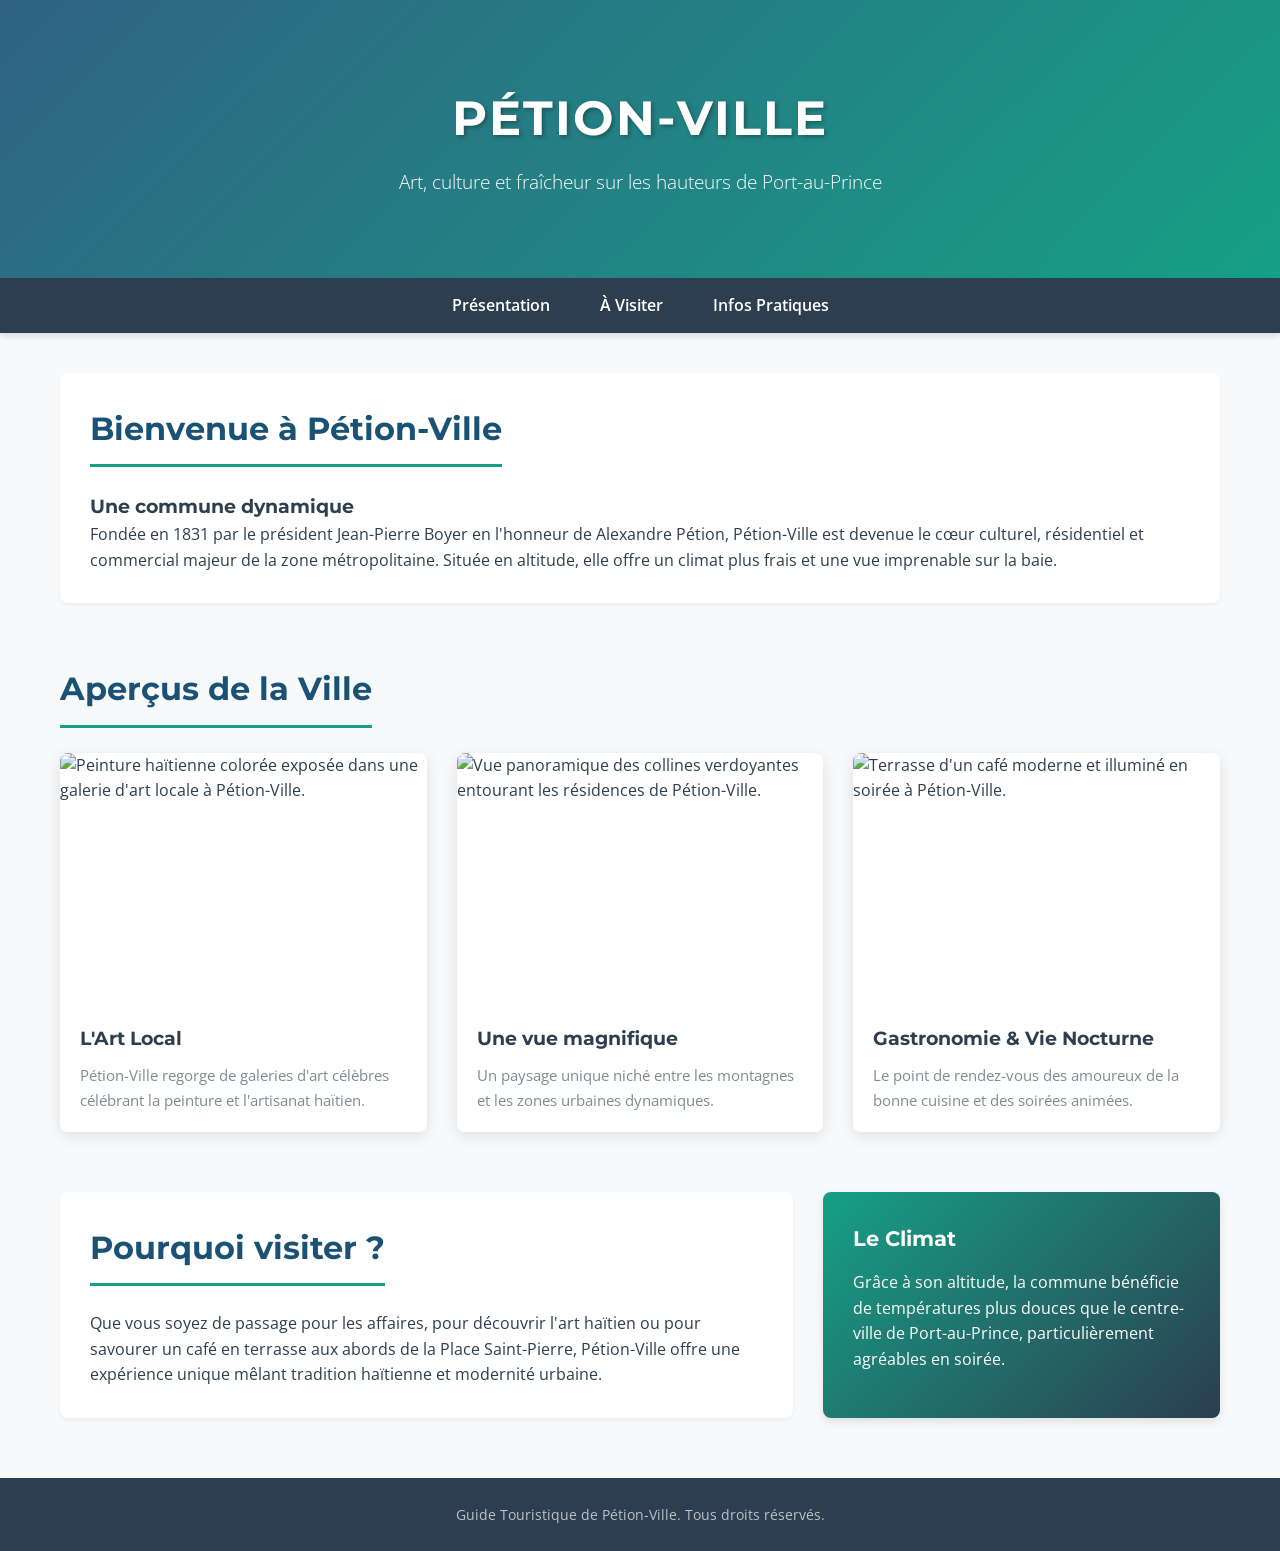
==== index.html @ 4ed33be0 "Ajout du CC mWeb1" ====
<!DOCTYPE html>
<html lang="fr">
<head>
    <meta charset="UTF-8">
    <meta name="viewport" content="width=device-width, initial-scale=1.0">
    <title>Découvrez Pétion-Ville - Perle d'Haïti</title>
    <link rel="stylesheet" href="style.css">
    <link rel="preconnect" href="https://fonts.googleapis.com">
    <link rel="preconnect" href="https://fonts.gstatic.com" crossorigin>
    <link href="https://fonts.googleapis.com/css2?family=Montserrat:wght@400;700&family=Open+Sans:wght@400;600&display=swap" rel="stylesheet">
</head>
<body>

    <header class="main-header">
        <div class="header-container">
            <h1>Pétion-Ville</h1>
            <p>Art, culture et fraîcheur sur les hauteurs de Port-au-Prince</p>
        </div>
    </header>

    <nav class="main-nav">
        <ul>
            <li><a href="#presentation">Présentation</a></li>
            <li><a href="#galerie">À Visiter</a></li>
            <li><a href="#infos">Infos Pratiques</a></li>
        </ul>
    </nav>

    <main>
        <section id="presentation" class="section-intro">
            <h2>Bienvenue à Pétion-Ville</h2>
            <article>
                <h3>Une commune dynamique</h3>
                <p>Fondée en 1831 par le président Jean-Pierre Boyer en l'honneur de Alexandre Pétion, Pétion-Ville est devenue le cœur culturel, résidentiel et commercial majeur de la zone métropolitaine. Située en altitude, elle offre un climat plus frais et une vue imprenable sur la baie.</p>
            </article>
        </section>

        <section id="galerie" class="section-galerie">
            <h2>Aperçus de la Ville</h2>
            <div class="grid-galerie">
                <figure class="carte-galerie">
                    <img src="C:\Users\Brian ANTOINE\Desktop\ht\image\haiti-port-au-prince-petionville-district-baptiste-jonas-artist-and-G1BDKY.jpg" alt="Peinture haïtienne colorée exposée dans une galerie d'art locale à Pétion-Ville.">
                    <figcaption>
                        <h3>L'Art Local</h3>
                        <p>Pétion-Ville regorge de galeries d'art célèbres célébrant la peinture et l'artisanat haïtien.</p>
                    </figcaption>
                </figure>

                <figure class="carte-galerie">
                    <img src="C:\Users\Brian ANTOINE\Desktop\ht\image\vue aerienne.jpeg"  alt="Vue panoramique des collines verdoyantes entourant les résidences de Pétion-Ville.">
                    <figcaption>
                        <h3>Une vue magnifique</h3>
                        <p>Un paysage unique niché entre les montagnes et les zones urbaines dynamiques.</p>
                    </figcaption>
                </figure>

                <figure class="carte-galerie">
                    <img src="C:\Users\Brian ANTOINE\Desktop\ht\image\sahara.jpg" alt="Terrasse d'un café moderne et illuminé en soirée à Pétion-Ville.">
                    <figcaption>
                        <h3>Gastronomie & Vie Nocturne</h3>
                        <p>Le point de rendez-vous des amoureux de la bonne cuisine et des soirées animées.</p>
                    </figcaption>
                </figure>
            </div>
        </section>

        <section id="infos" class="section-infos">
            <div class="infos-layout">
                <article class="content-principal">
                    <h2>Pourquoi visiter ?</h2>
                    <p>Que vous soyez de passage pour les affaires, pour découvrir l'art haïtien ou pour savourer un café en terrasse aux abords de la Place Saint-Pierre, Pétion-Ville offre une expérience unique mêlant tradition haïtienne et modernité urbaine.</p>
                </article>
                
                <aside class="sidebar-meteo">
                    <h3>Le Climat</h3>
                    <p>Grâce à son altitude, la commune bénéficie de températures plus douces que le centre-ville de Port-au-Prince, particulièrement agréables en soirée.</p>
                </aside>
            </div>
        </section>
    </main>

    <footer class="main-footer">
        <p>  Guide Touristique de Pétion-Ville. Tous droits réservés.</p>
    </footer>

</body>
</html>
---- style.css ----
/* ==========================================
   RESET & CONFIGURATION GÉNÉRALE
   ========================================== */
* {
    margin: 0;
    padding: 0;
    box-sizing: border-box;
}

body {
    /* Application de la police Google Font */
    font-family: 'Open Sans', sans-serif;
    background-color: #f7f9fa;
    color: #2c3e50;
    line-height: 1.6;
}

h1, h2, h3 {
    font-family: 'Montserrat', sans-serif;
    font-weight: 700;
}

/* ==========================================
   HEADER (Avec contrainte Dégradé linéaire)
   ========================================== */
.main-header {
    /* Utilisation de la fonction linear-gradient() avec codes hexadécimaux et RGBA */
    background: linear-gradient(135deg, rgba(26, 82, 118, 0.9), #16a085), 
                url('https://images.unsplash.com/photo-1513836279014-a89f7a76ae86?auto=format&fit=crop&w=1200&q=80') no-repeat center/cover;
    color: #ffffff;
    padding: 80px 20px;
    text-align: center;
}

.header-container h1 {
    font-size: 3rem;
    margin-bottom: 10px;
    text-transform: uppercase;
    letter-spacing: 2px;
    text-shadow: 2px 2px 4px rgba(0, 0, 0, 0.3);
}

.header-container p {
    font-size: 1.2rem;
    font-weight: 300;
}

/* ==========================================
   NAVIGATION (Contrainte : Flexbox)
   ========================================== */
.main-nav {
    background-color: #2c3e50;
    position: sticky;
    top: 0;
    z-index: 100;
    box-shadow: 0 4px 6px rgba(0, 0, 0, 0.1);
}

.main-nav ul {
    display: flex; /* Utilisation de Flexbox */
    justify-content: center;
    list-style: none;
}

.main-nav a {
    display: block;
    color: #ffffff;
    text-decoration: none;
    padding: 15px 25px;
    font-weight: 600;
    transition: background-color 0.3s ease;
}

.main-nav a:hover {
    background-color: #16a085;
}

/* ==========================================
   STRUCTURE DU CONTENU & SECTIONS
   ========================================== */
main {
    max-width: 1200px;
    margin: 40px auto; /* Centrage et espacement externe */
    padding: 0 20px;   /* Espacement interne pour les petits écrans */
}

section {
    margin-bottom: 60px;
}

section h2 {
    font-size: 2rem;
    color: #1a5276;
    margin-bottom: 25px;
    border-bottom: 3px solid #16a085;
    padding-bottom: 10px;
    display: inline-block;
}

/* Section Intro */
.section-intro {
    background-color: #ffffff;
    padding: 30px;
    border-radius: 8px;
    box-shadow: 0 2px 4px rgba(0,0,0,0.05);
}

/* ==========================================
   GALERIE D'IMAGES (Contrainte : Grid Layout)
   ========================================== */
.grid-galerie {
    display: grid; /* Utilisation de Grid Layout */
    grid-template-columns: repeat(auto-fit, minmax(300px, 1fr));
    gap: 30px; /* Espacement entre les éléments de la grille */
}

.carte-galerie {
    background-color: #ffffff;
    border-radius: 8px;
    overflow: hidden;
    box-shadow: 0 4px 15px rgba(0, 0, 0, 0.1);
    transition: transform 0.3s ease;
}

.carte-galerie:hover {
    transform: translateY(-5px);
}

.carte-galerie img {
    width: 100%;
    height: 250px;
    object-fit: cover; /* Évite de déformer les images */
    display: block;
}

.carte-galerie figcaption {
    padding: 20px;
}

.carte-galerie figcaption h3 {
    font-size: 1.2rem;
    color: #2c3e50;
    margin-bottom: 10px;
}

.carte-galerie figcaption p {
    font-size: 0.95rem;
    color: #7f8c8d;
}

/* ==========================================
   SECTION INFOS & SIDEBAR (Contrainte : Flexbox)
   ========================================== */
.infos-layout {
    display: flex; /* Utilisation de Flexbox pour aligner le contenu et l'aside */
    flex-wrap: wrap;
    gap: 30px;
}

.content-principal {
    flex: 2;
    min-width: 300px;
    background-color: #ffffff;
    padding: 30px;
    border-radius: 8px;
    box-shadow: 0 2px 4px rgba(0,0,0,0.05);
}

.sidebar-meteo {
    flex: 1;
    min-width: 250px;
    background: linear-gradient(135deg, #16a085, #2c3e50); /* Deuxième dégradé */
    color: #ffffff;
    padding: 30px;
    border-radius: 8px;
    box-shadow: 0 4px 10px rgba(0, 0, 0, 0.1);
}

.sidebar-meteo h3 {
    margin-bottom: 15px;
    font-size: 1.3rem;
}

/* ==========================================
   FOOTER
   ========================================== */
.main-footer {
    background-color: #2c3e50;
    color: #bdc3c7;
    text-align: center;
    padding: 25px 20px;
    margin-top: 60px;
    font-size: 0.9rem;
}
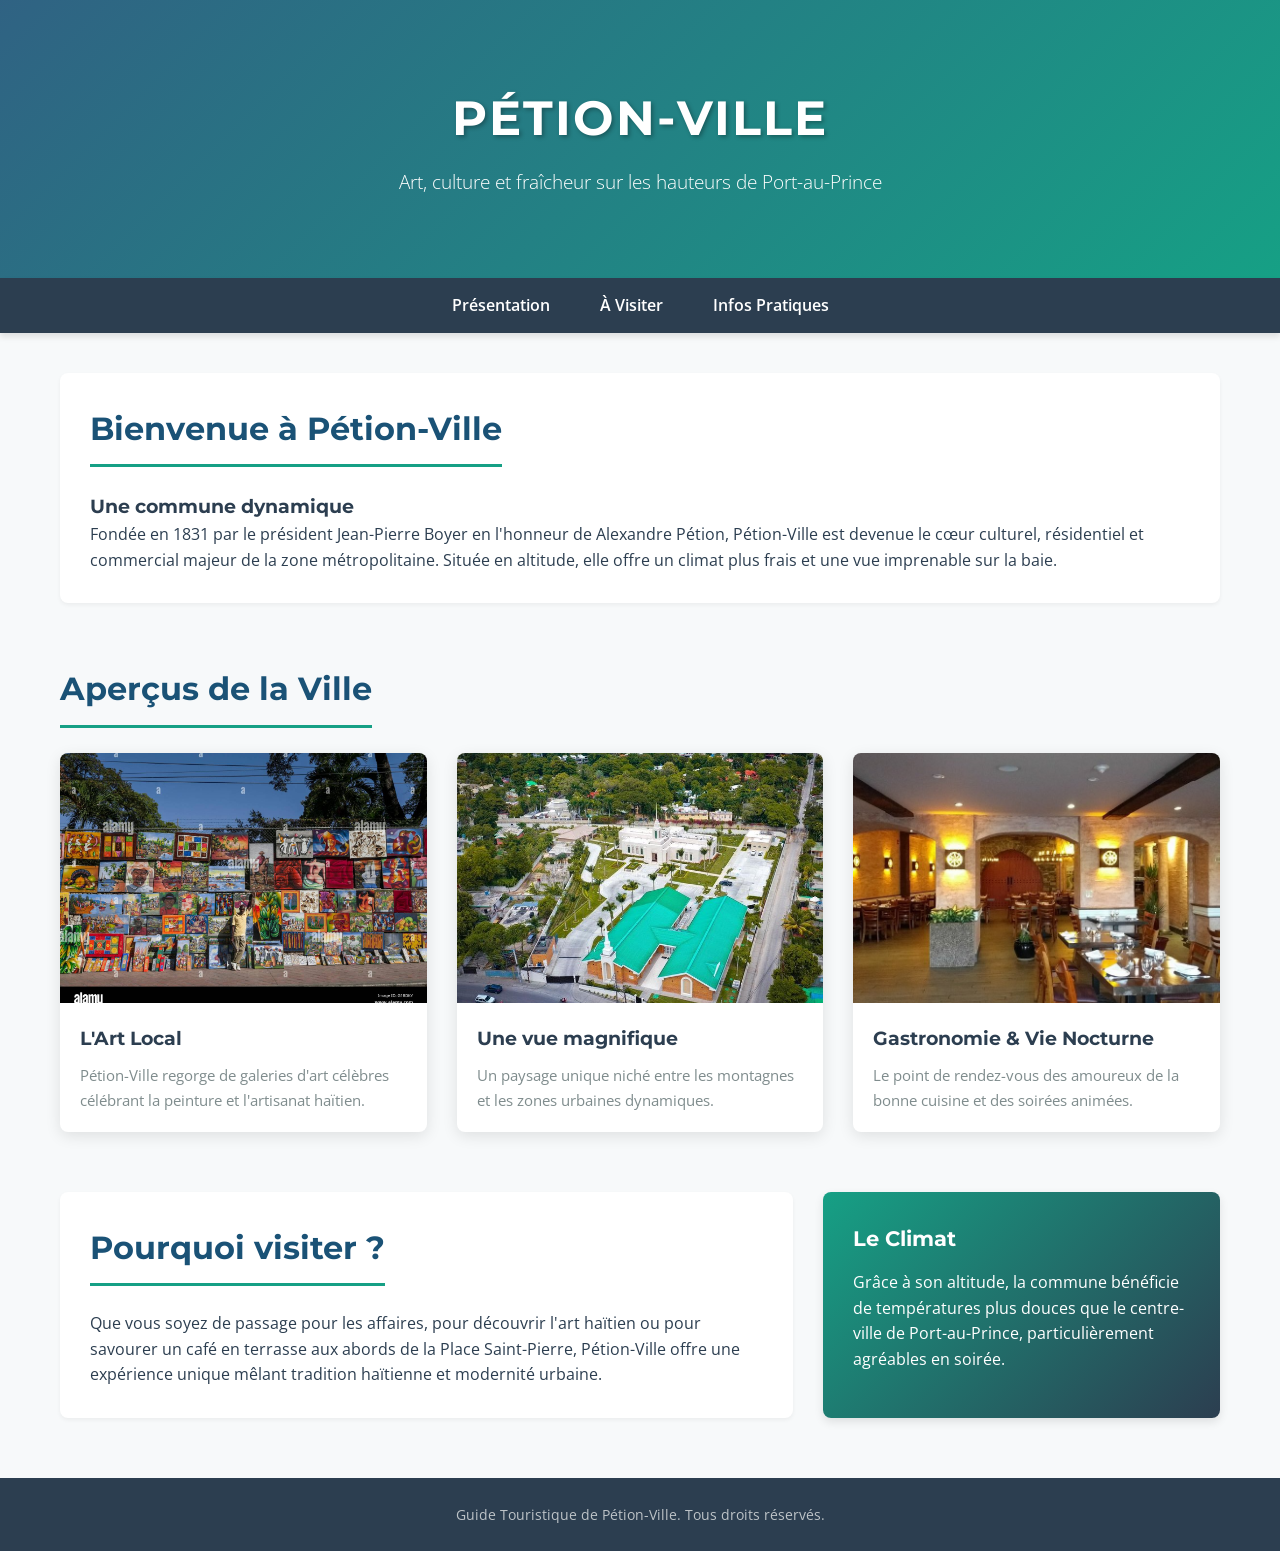
==== commit e256881f: "Ajout du CC web1" ====
--- a/index.html
+++ b/index.html
@@ -39,7 +39,7 @@
             <h2>Aperçus de la Ville</h2>
             <div class="grid-galerie">
                 <figure class="carte-galerie">
-                    <img src="C:\Users\Brian ANTOINE\Desktop\ht\image\haiti-port-au-prince-petionville-district-baptiste-jonas-artist-and-G1BDKY.jpg" alt="Peinture haïtienne colorée exposée dans une galerie d'art locale à Pétion-Ville.">
+                    <img src="image/art.jpg" alt="Peinture haïtienne colorée exposée dans une galerie d'art locale à Pétion-Ville.">
                     <figcaption>
                         <h3>L'Art Local</h3>
                         <p>Pétion-Ville regorge de galeries d'art célèbres célébrant la peinture et l'artisanat haïtien.</p>
@@ -47,7 +47,7 @@
                 </figure>
 
                 <figure class="carte-galerie">
-                    <img src="C:\Users\Brian ANTOINE\Desktop\ht\image\vue aerienne.jpeg"  alt="Vue panoramique des collines verdoyantes entourant les résidences de Pétion-Ville.">
+                    <img src="image/vue aerienne.jpeg" alt="Vue panoramique des collines verdoyantes entourant les résidences de Pétion-Ville.">
                     <figcaption>
                         <h3>Une vue magnifique</h3>
                         <p>Un paysage unique niché entre les montagnes et les zones urbaines dynamiques.</p>
@@ -55,7 +55,7 @@
                 </figure>
 
                 <figure class="carte-galerie">
-                    <img src="C:\Users\Brian ANTOINE\Desktop\ht\image\sahara.jpg" alt="Terrasse d'un café moderne et illuminé en soirée à Pétion-Ville.">
+                    <img src="image/soiree.jpg" alt="Terrasse d'un café moderne et illuminé en soirée à Pétion-Ville.">
                     <figcaption>
                         <h3>Gastronomie & Vie Nocturne</h3>
                         <p>Le point de rendez-vous des amoureux de la bonne cuisine et des soirées animées.</p>
